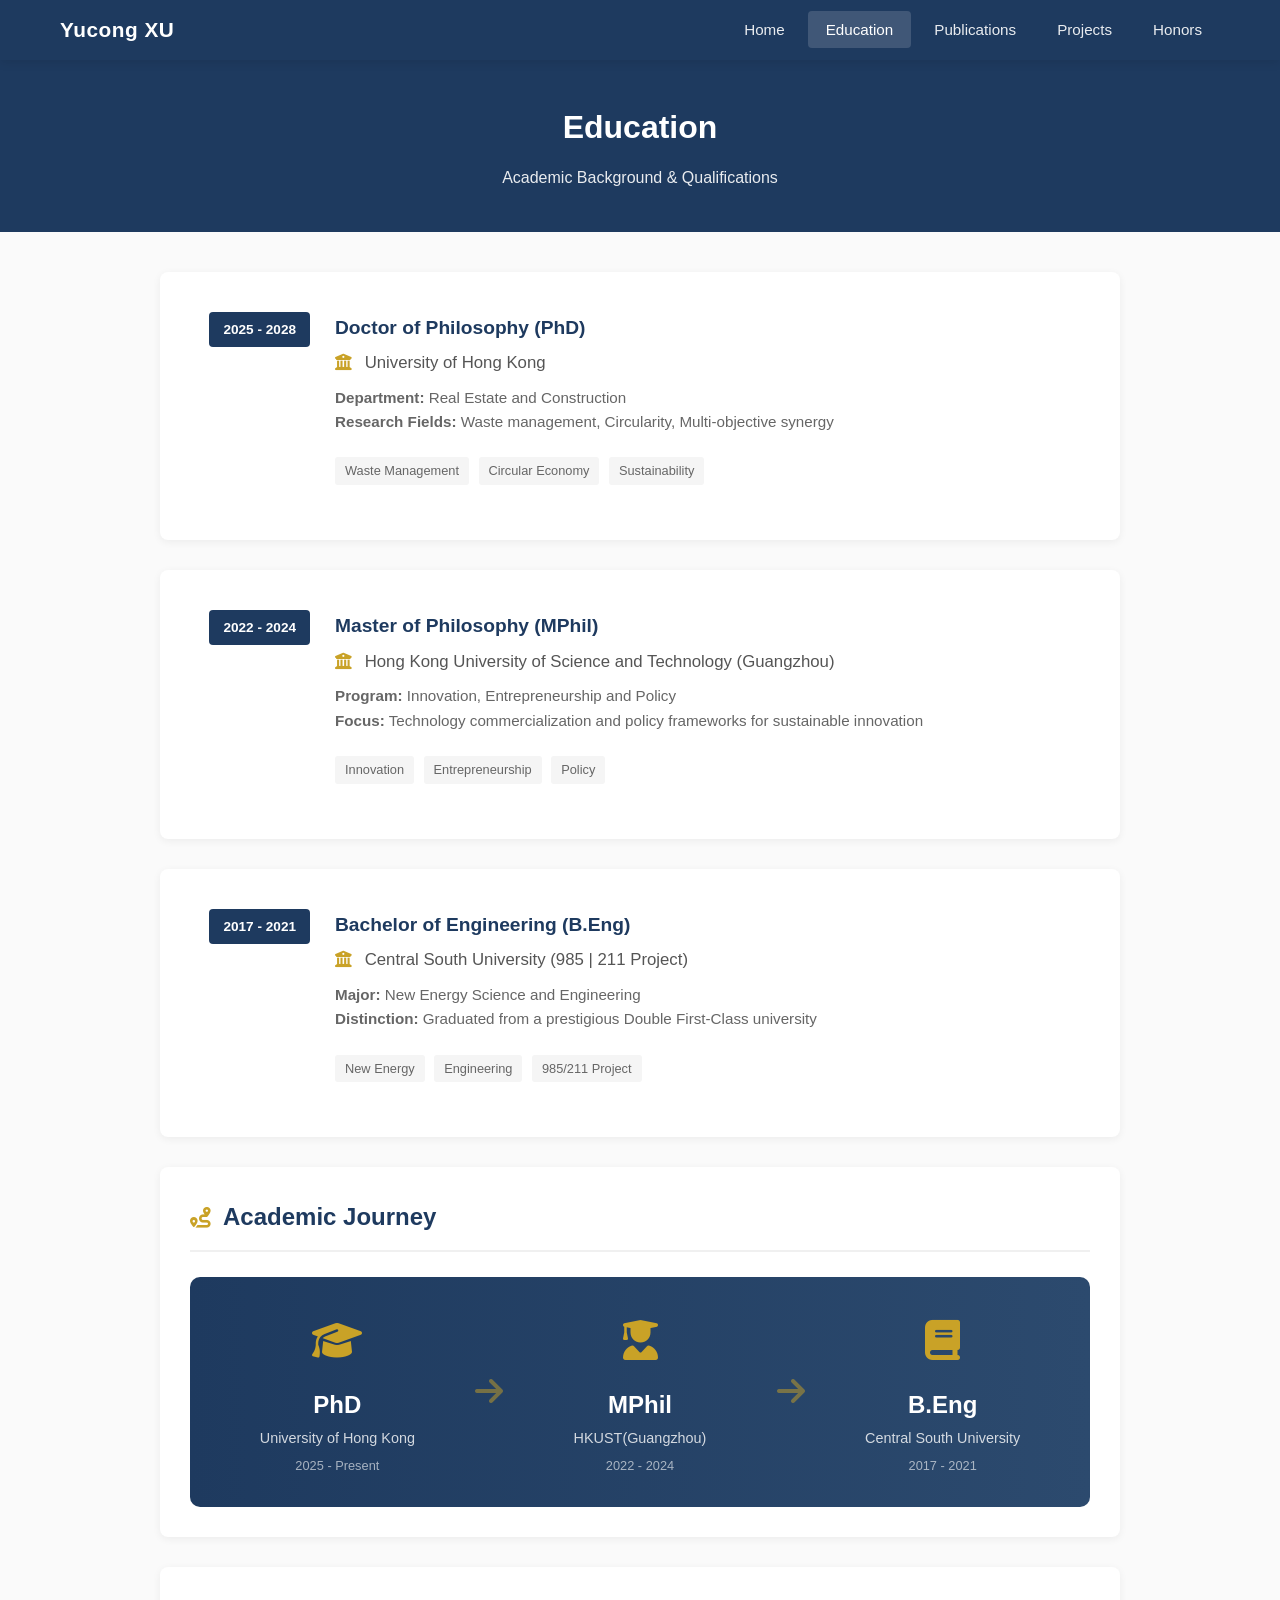
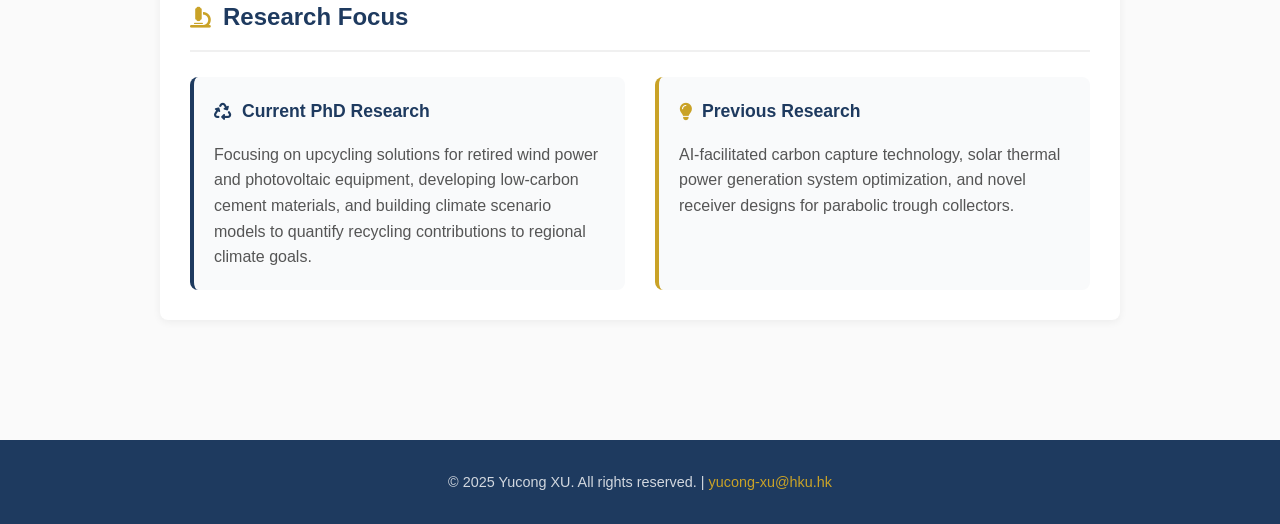
==== education.html @ 5e7a5217 "Add files via upload" ====
<!DOCTYPE html>
<html lang="en">
<head>
    <meta charset="UTF-8">
    <meta name="viewport" content="width=device-width, initial-scale=1.0">
    <title>Education - Yucong XU</title>
    <link rel="stylesheet" href="css/style.css">
    <link rel="stylesheet" href="https://cdnjs.cloudflare.com/ajax/libs/font-awesome/6.4.0/css/all.min.css">
</head>
<body>
    <!-- Navigation -->
    <nav class="navbar">
        <div class="nav-container">
            <div class="nav-brand">Yucong XU</div>
            <button class="nav-toggle" onclick="toggleMenu()">
                <i class="fas fa-bars"></i>
            </button>
            <ul class="nav-menu" id="navMenu">
                <li><a href="index.html">Home</a></li>
                <li><a href="education.html" class="active">Education</a></li>
                <li><a href="publications.html">Publications</a></li>
                <li><a href="projects.html">Projects</a></li>
                <li><a href="honors.html">Honors</a></li>
            </ul>
        </div>
    </nav>

    <!-- Page Header -->
    <header style="background-color: #1e3a5f; color: #fff; padding: 40px 20px; text-align: center;">
        <h1 style="font-size: 2rem; margin-bottom: 10px;">Education</h1>
        <p style="opacity: 0.9;">Academic Background & Qualifications</p>
    </header>

    <!-- Main Content -->
    <main class="container">
        <!-- PhD -->
        <section class="section">
            <div class="edu-card" style="border-bottom: none; padding-top: 10px;">
                <div class="edu-timeline">
                    <span class="edu-year">2025 - 2028</span>
                </div>
                <div class="edu-content">
                    <h3 class="edu-degree">Doctor of Philosophy (PhD)</h3>
                    <p class="edu-school">
                        <i class="fas fa-university" style="color: #c9a227; margin-right: 8px;"></i>
                        University of Hong Kong
                    </p>
                    <p class="edu-detail">
                        <strong>Department:</strong> Real Estate and Construction<br>
                        <strong>Research Fields:</strong> Waste management, Circularity, Multi-objective synergy
                    </p>
                    <div style="margin-top: 15px;">
                        <span class="edu-tag">Waste Management</span>
                        <span class="edu-tag">Circular Economy</span>
                        <span class="edu-tag">Sustainability</span>
                    </div>
                </div>
            </div>
        </section>

        <!-- MPhil -->
        <section class="section">
            <div class="edu-card" style="border-bottom: none; padding-top: 10px;">
                <div class="edu-timeline">
                    <span class="edu-year">2022 - 2024</span>
                </div>
                <div class="edu-content">
                    <h3 class="edu-degree">Master of Philosophy (MPhil)</h3>
                    <p class="edu-school">
                        <i class="fas fa-university" style="color: #c9a227; margin-right: 8px;"></i>
                        Hong Kong University of Science and Technology (Guangzhou)
                    </p>
                    <p class="edu-detail">
                        <strong>Program:</strong> Innovation, Entrepreneurship and Policy<br>
                        <strong>Focus:</strong> Technology commercialization and policy frameworks for sustainable innovation
                    </p>
                    <div style="margin-top: 15px;">
                        <span class="edu-tag">Innovation</span>
                        <span class="edu-tag">Entrepreneurship</span>
                        <span class="edu-tag">Policy</span>
                    </div>
                </div>
            </div>
        </section>

        <!-- Bachelor -->
        <section class="section">
            <div class="edu-card" style="border-bottom: none; padding-top: 10px;">
                <div class="edu-timeline">
                    <span class="edu-year">2017 - 2021</span>
                </div>
                <div class="edu-content">
                    <h3 class="edu-degree">Bachelor of Engineering (B.Eng)</h3>
                    <p class="edu-school">
                        <i class="fas fa-university" style="color: #c9a227; margin-right: 8px;"></i>
                        Central South University (985 | 211 Project)
                    </p>
                    <p class="edu-detail">
                        <strong>Major:</strong> New Energy Science and Engineering<br>
                        <strong>Distinction:</strong> Graduated from a prestigious Double First-Class university
                    </p>
                    <div style="margin-top: 15px;">
                        <span class="edu-tag">New Energy</span>
                        <span class="edu-tag">Engineering</span>
                        <span class="edu-tag">985/211 Project</span>
                    </div>
                </div>
            </div>
        </section>

        <!-- Academic Timeline Summary -->
        <section class="section">
            <h3 class="section-title">
                <span class="section-icon"><i class="fas fa-route"></i></span>
                Academic Journey
            </h3>
            <div style="background: linear-gradient(to right, #1e3a5f, #2c4a6e); padding: 30px; border-radius: 10px; color: #fff;">
                <div style="display: flex; justify-content: space-between; align-items: center; flex-wrap: wrap; gap: 20px;">
                    <div style="text-align: center; flex: 1; min-width: 150px;">
                        <div style="font-size: 2.5rem; color: #c9a227; margin-bottom: 10px;">
                            <i class="fas fa-graduation-cap"></i>
                        </div>
                        <div style="font-size: 1.5rem; font-weight: 600;">PhD</div>
                        <div style="opacity: 0.8; font-size: 0.9rem;">University of Hong Kong</div>
                        <div style="opacity: 0.6; font-size: 0.8rem; margin-top: 5px;">2025 - Present</div>
                    </div>
                    <div style="font-size: 2rem; color: #c9a227; opacity: 0.5;">
                        <i class="fas fa-arrow-right"></i>
                    </div>
                    <div style="text-align: center; flex: 1; min-width: 150px;">
                        <div style="font-size: 2.5rem; color: #c9a227; margin-bottom: 10px;">
                            <i class="fas fa-user-graduate"></i>
                        </div>
                        <div style="font-size: 1.5rem; font-weight: 600;">MPhil</div>
                        <div style="opacity: 0.8; font-size: 0.9rem;">HKUST(Guangzhou)</div>
                        <div style="opacity: 0.6; font-size: 0.8rem; margin-top: 5px;">2022 - 2024</div>
                    </div>
                    <div style="font-size: 2rem; color: #c9a227; opacity: 0.5;">
                        <i class="fas fa-arrow-right"></i>
                    </div>
                    <div style="text-align: center; flex: 1; min-width: 150px;">
                        <div style="font-size: 2.5rem; color: #c9a227; margin-bottom: 10px;">
                            <i class="fas fa-book"></i>
                        </div>
                        <div style="font-size: 1.5rem; font-weight: 600;">B.Eng</div>
                        <div style="opacity: 0.8; font-size: 0.9rem;">Central South University</div>
                        <div style="opacity: 0.6; font-size: 0.8rem; margin-top: 5px;">2017 - 2021</div>
                    </div>
                </div>
            </div>
        </section>

        <!-- Research Focus -->
        <section class="section">
            <h3 class="section-title">
                <span class="section-icon"><i class="fas fa-microscope"></i></span>
                Research Focus
            </h3>
            <div class="skills-grid">
                <div class="skill-category" style="border-left: 4px solid #1e3a5f;">
                    <h4><i class="fas fa-recycle" style="color: #1e3a5f;"></i> Current PhD Research</h4>
                    <p style="color: #555; line-height: 1.6;">
                        Focusing on upcycling solutions for retired wind power and photovoltaic equipment,
                        developing low-carbon cement materials, and building climate scenario models to quantify
                        recycling contributions to regional climate goals.
                    </p>
                </div>
                <div class="skill-category" style="border-left: 4px solid #c9a227;">
                    <h4><i class="fas fa-lightbulb" style="color: #c9a227;"></i> Previous Research</h4>
                    <p style="color: #555; line-height: 1.6;">
                        AI-facilitated carbon capture technology, solar thermal power generation system optimization,
                        and novel receiver designs for parabolic trough collectors.
                    </p>
                </div>
            </div>
        </section>
    </main>

    <!-- Footer -->
    <footer class="footer">
        <p>&copy; 2025 Yucong XU. All rights reserved. |
        <a href="mailto:yucong-xu@hku.hk">yucong-xu@hku.hk</a></p>
    </footer>

    <script src="js/nav.js"></script>
</body>
</html>
---- css/style.css ----
/**
 * Yucong XU - Personal Academic Website
 * Deep Blue Academic Theme
 *
 * Color Scheme:
 * - Primary: #1e3a5f (Deep Blue) - headers, nav, links
 * - Secondary: #f5f5f5 (Light Gray) - backgrounds
 * - Text: #333333 (Dark Gray) - body text
 * - Accent: #c9a227 (Gold) - highlights, badges
 * - Border: #e0e0e0 (Light Border)
 */

/* ========== Reset & Base Styles ========== */
* {
    margin: 0;
    padding: 0;
    box-sizing: border-box;
}

html {
    scroll-behavior: smooth;
}

body {
    font-family: 'Segoe UI', 'Helvetica Neue', Arial, sans-serif;
    font-size: 16px;
    line-height: 1.7;
    color: #333333;
    background-color: #fafafa;
}

a {
    color: #1e3a5f;
    text-decoration: none;
    transition: color 0.3s ease;
}

a:hover {
    color: #c9a227;
}

/* ========== Navigation ========== */
.navbar {
    background-color: #1e3a5f;
    padding: 0;
    position: sticky;
    top: 0;
    z-index: 1000;
    box-shadow: 0 2px 10px rgba(0,0,0,0.1);
}

.nav-container {
    max-width: 1200px;
    margin: 0 auto;
    padding: 0 20px;
    display: flex;
    justify-content: space-between;
    align-items: center;
    height: 60px;
}

.nav-brand {
    color: #fff;
    font-size: 1.3rem;
    font-weight: 600;
    letter-spacing: 0.5px;
}

.nav-menu {
    display: flex;
    list-style: none;
    gap: 5px;
}

.nav-menu a {
    color: rgba(255,255,255,0.9);
    padding: 10px 18px;
    border-radius: 4px;
    font-size: 0.95rem;
    font-weight: 500;
    transition: all 0.3s ease;
}

.nav-menu a:hover,
.nav-menu a.active {
    color: #fff;
    background-color: rgba(255,255,255,0.15);
}

/* Mobile menu button */
.nav-toggle {
    display: none;
    background: none;
    border: none;
    color: #fff;
    font-size: 1.5rem;
    cursor: pointer;
    padding: 5px 10px;
}

/* ========== Main Container ========== */
.container {
    max-width: 1000px;
    margin: 0 auto;
    padding: 40px 20px;
}

/* ========== Header Section ========== */
.header-section {
    background: linear-gradient(135deg, #1e3a5f 0%, #2c4a6e 100%);
    color: #fff;
    padding: 60px 20px;
    text-align: center;
}

.header-content {
    max-width: 800px;
    margin: 0 auto;
}

.header-name {
    font-size: 2.8rem;
    font-weight: 700;
    margin-bottom: 10px;
    letter-spacing: 1px;
}

.header-chinese {
    font-size: 1.4rem;
    font-weight: 400;
    opacity: 0.9;
    margin-bottom: 20px;
}

.header-contact {
    display: flex;
    justify-content: center;
    flex-wrap: wrap;
    gap: 20px;
    margin-bottom: 15px;
    font-size: 0.95rem;
}

.header-contact span {
    display: flex;
    align-items: center;
    gap: 8px;
}

.header-contact i {
    color: #c9a227;
}

.header-badge {
    display: inline-block;
    background-color: #c9a227;
    color: #1e3a5f;
    padding: 6px 16px;
    border-radius: 20px;
    font-size: 0.85rem;
    font-weight: 600;
    margin-top: 10px;
}

.header-links {
    margin-top: 20px;
}

.header-links a {
    color: #fff;
    background-color: rgba(255,255,255,0.15);
    padding: 8px 20px;
    border-radius: 4px;
    margin: 0 5px;
    font-size: 0.9rem;
    transition: all 0.3s ease;
}

.header-links a:hover {
    background-color: #c9a227;
    color: #1e3a5f;
}

/* ========== Page Title ========== */
.page-title {
    font-size: 2rem;
    color: #1e3a5f;
    margin-bottom: 10px;
    padding-bottom: 15px;
    border-bottom: 3px solid #c9a227;
    display: inline-block;
}

.page-subtitle {
    color: #666;
    font-size: 1rem;
    margin-bottom: 30px;
}

/* ========== Section Styles ========== */
.section {
    background-color: #fff;
    border-radius: 8px;
    padding: 30px;
    margin-bottom: 30px;
    box-shadow: 0 2px 8px rgba(0,0,0,0.06);
}

.section-title {
    font-size: 1.5rem;
    color: #1e3a5f;
    margin-bottom: 25px;
    padding-bottom: 12px;
    border-bottom: 2px solid #f0f0f0;
    display: flex;
    align-items: center;
    gap: 12px;
}

.section-icon {
    color: #c9a227;
    font-size: 1.3rem;
}

/* ========== Education Cards ========== */
.edu-card {
    display: flex;
    gap: 25px;
    padding: 25px 0;
    border-bottom: 1px solid #f0f0f0;
}

.edu-card:last-child {
    border-bottom: none;
}

.edu-timeline {
    min-width: 120px;
    text-align: right;
}

.edu-year {
    background-color: #1e3a5f;
    color: #fff;
    padding: 6px 14px;
    border-radius: 4px;
    font-size: 0.85rem;
    font-weight: 600;
    display: inline-block;
}

.edu-content {
    flex: 1;
}

.edu-degree {
    font-size: 1.2rem;
    font-weight: 600;
    color: #1e3a5f;
    margin-bottom: 5px;
}

.edu-school {
    font-size: 1.05rem;
    color: #555;
    margin-bottom: 8px;
}

.edu-detail {
    font-size: 0.95rem;
    color: #666;
    line-height: 1.6;
}

.edu-tag {
    display: inline-block;
    background-color: #f5f5f5;
    color: #666;
    padding: 3px 10px;
    border-radius: 3px;
    font-size: 0.8rem;
    margin-top: 8px;
    margin-right: 5px;
}

/* ========== Publication Cards ========== */
.pub-card {
    padding: 25px;
    margin-bottom: 20px;
    background-color: #f9fafb;
    border-left: 4px solid #1e3a5f;
    border-radius: 0 8px 8px 0;
    transition: all 0.3s ease;
}

.pub-card:hover {
    background-color: #f0f4f8;
    transform: translateX(5px);
}

.pub-type {
    display: inline-block;
    background-color: #c9a227;
    color: #fff;
    padding: 3px 12px;
    border-radius: 3px;
    font-size: 0.75rem;
    font-weight: 600;
    text-transform: uppercase;
    margin-bottom: 10px;
}

.pub-type.journal {
    background-color: #1e3a5f;
}

.pub-type.patent {
    background-color: #28a745;
}

.pub-title {
    font-size: 1.1rem;
    font-weight: 600;
    color: #333;
    margin-bottom: 10px;
    line-height: 1.5;
}

.pub-authors {
    color: #555;
    font-size: 0.95rem;
    margin-bottom: 8px;
}

.pub-authors .highlight {
    color: #1e3a5f;
    font-weight: 600;
}

.pub-journal {
    color: #666;
    font-size: 0.9rem;
    font-style: italic;
}

.pub-if {
    display: inline-block;
    background-color: #dc3545;
    color: #fff;
    padding: 2px 8px;
    border-radius: 3px;
    font-size: 0.75rem;
    font-weight: 600;
    margin-left: 10px;
}

/* ========== Project Cards ========== */
.proj-card {
    padding: 25px 0;
    border-bottom: 1px solid #f0f0f0;
}

.proj-card:last-child {
    border-bottom: none;
}

.proj-header {
    display: flex;
    justify-content: space-between;
    align-items: flex-start;
    margin-bottom: 15px;
    flex-wrap: wrap;
    gap: 10px;
}

.proj-title {
    font-size: 1.2rem;
    font-weight: 600;
    color: #1e3a5f;
    flex: 1;
}

.proj-time {
    background-color: #f5f5f5;
    color: #666;
    padding: 4px 12px;
    border-radius: 4px;
    font-size: 0.85rem;
    font-weight: 500;
}

.proj-desc ul {
    list-style: none;
    padding-left: 0;
}

.proj-desc li {
    padding: 8px 0 8px 25px;
    position: relative;
    color: #555;
    line-height: 1.6;
}

.proj-desc li::before {
    content: "▸";
    position: absolute;
    left: 0;
    color: #c9a227;
    font-weight: bold;
}

/* ========== Honors List ========== */
.honors-grid {
    display: grid;
    grid-template-columns: repeat(auto-fill, minmax(300px, 1fr));
    gap: 15px;
}

.honor-item {
    display: flex;
    align-items: flex-start;
    gap: 15px;
    padding: 20px;
    background-color: #f9fafb;
    border-radius: 8px;
    transition: all 0.3s ease;
}

.honor-item:hover {
    background-color: #f0f4f8;
    transform: translateY(-2px);
}

.honor-icon {
    font-size: 1.5rem;
    color: #c9a227;
    min-width: 30px;
    text-align: center;
}

.honor-text {
    flex: 1;
    color: #444;
    font-size: 0.95rem;
    line-height: 1.5;
}

/* ========== Skills Section ========== */
.skills-grid {
    display: grid;
    grid-template-columns: repeat(auto-fit, minmax(250px, 1fr));
    gap: 30px;
}

.skill-category {
    padding: 20px;
    background-color: #f9fafb;
    border-radius: 8px;
}

.skill-category h4 {
    color: #1e3a5f;
    margin-bottom: 15px;
    font-size: 1.1rem;
    display: flex;
    align-items: center;
    gap: 10px;
}

.skill-category ul {
    list-style: none;
    padding: 0;
}

.skill-category li {
    padding: 6px 0;
    color: #555;
    font-size: 0.95rem;
}

/* ========== Home Page Specific ========== */
.intro-section {
    text-align: center;
    padding: 40px 20px;
}

.intro-text {
    font-size: 1.1rem;
    color: #555;
    line-height: 1.8;
    max-width: 700px;
    margin: 0 auto 30px;
}

.quick-links {
    display: flex;
    justify-content: center;
    flex-wrap: wrap;
    gap: 15px;
    margin-top: 30px;
}

.quick-link {
    display: flex;
    align-items: center;
    gap: 10px;
    padding: 15px 25px;
    background-color: #1e3a5f;
    color: #fff;
    border-radius: 8px;
    font-weight: 500;
    transition: all 0.3s ease;
}

.quick-link:hover {
    background-color: #c9a227;
    color: #1e3a5f;
    transform: translateY(-3px);
}

/* ========== Footer ========== */
.footer {
    background-color: #1e3a5f;
    color: rgba(255,255,255,0.8);
    text-align: center;
    padding: 30px 20px;
    margin-top: 50px;
}

.footer p {
    font-size: 0.9rem;
}

.footer a {
    color: #c9a227;
}

/* ========== Responsive Design ========== */
@media (max-width: 768px) {
    .nav-toggle {
        display: block;
    }

    .nav-menu {
        display: none;
        position: absolute;
        top: 60px;
        left: 0;
        right: 0;
        background-color: #1e3a5f;
        flex-direction: column;
        padding: 10px;
    }

    .nav-menu.active {
        display: flex;
    }

    .nav-menu a {
        padding: 12px 20px;
        border-radius: 4px;
    }

    .header-name {
        font-size: 2rem;
    }

    .header-chinese {
        font-size: 1.1rem;
    }

    .header-contact {
        flex-direction: column;
        gap: 10px;
    }

    .edu-card {
        flex-direction: column;
        gap: 15px;
    }

    .edu-timeline {
        text-align: left;
    }

    .proj-header {
        flex-direction: column;
    }

    .honors-grid {
        grid-template-columns: 1fr;
    }

    .container {
        padding: 20px 15px;
    }

    .section {
        padding: 20px;
    }
}

/* ========== Print Styles ========== */
@media print {
    .navbar,
    .footer,
    .quick-links {
        display: none;
    }

    body {
        background-color: #fff;
    }

    .section {
        box-shadow: none;
        border: 1px solid #ddd;
        break-inside: avoid;
    }

    .header-section {
        background: #1e3a5f !important;
        -webkit-print-color-adjust: exact;
        print-color-adjust: exact;
    }

    a {
        text-decoration: none;
        color: #333;
    }

    .edu-year,
    .pub-type,
    .pub-if {
        -webkit-print-color-adjust: exact;
        print-color-adjust: exact;
    }
}
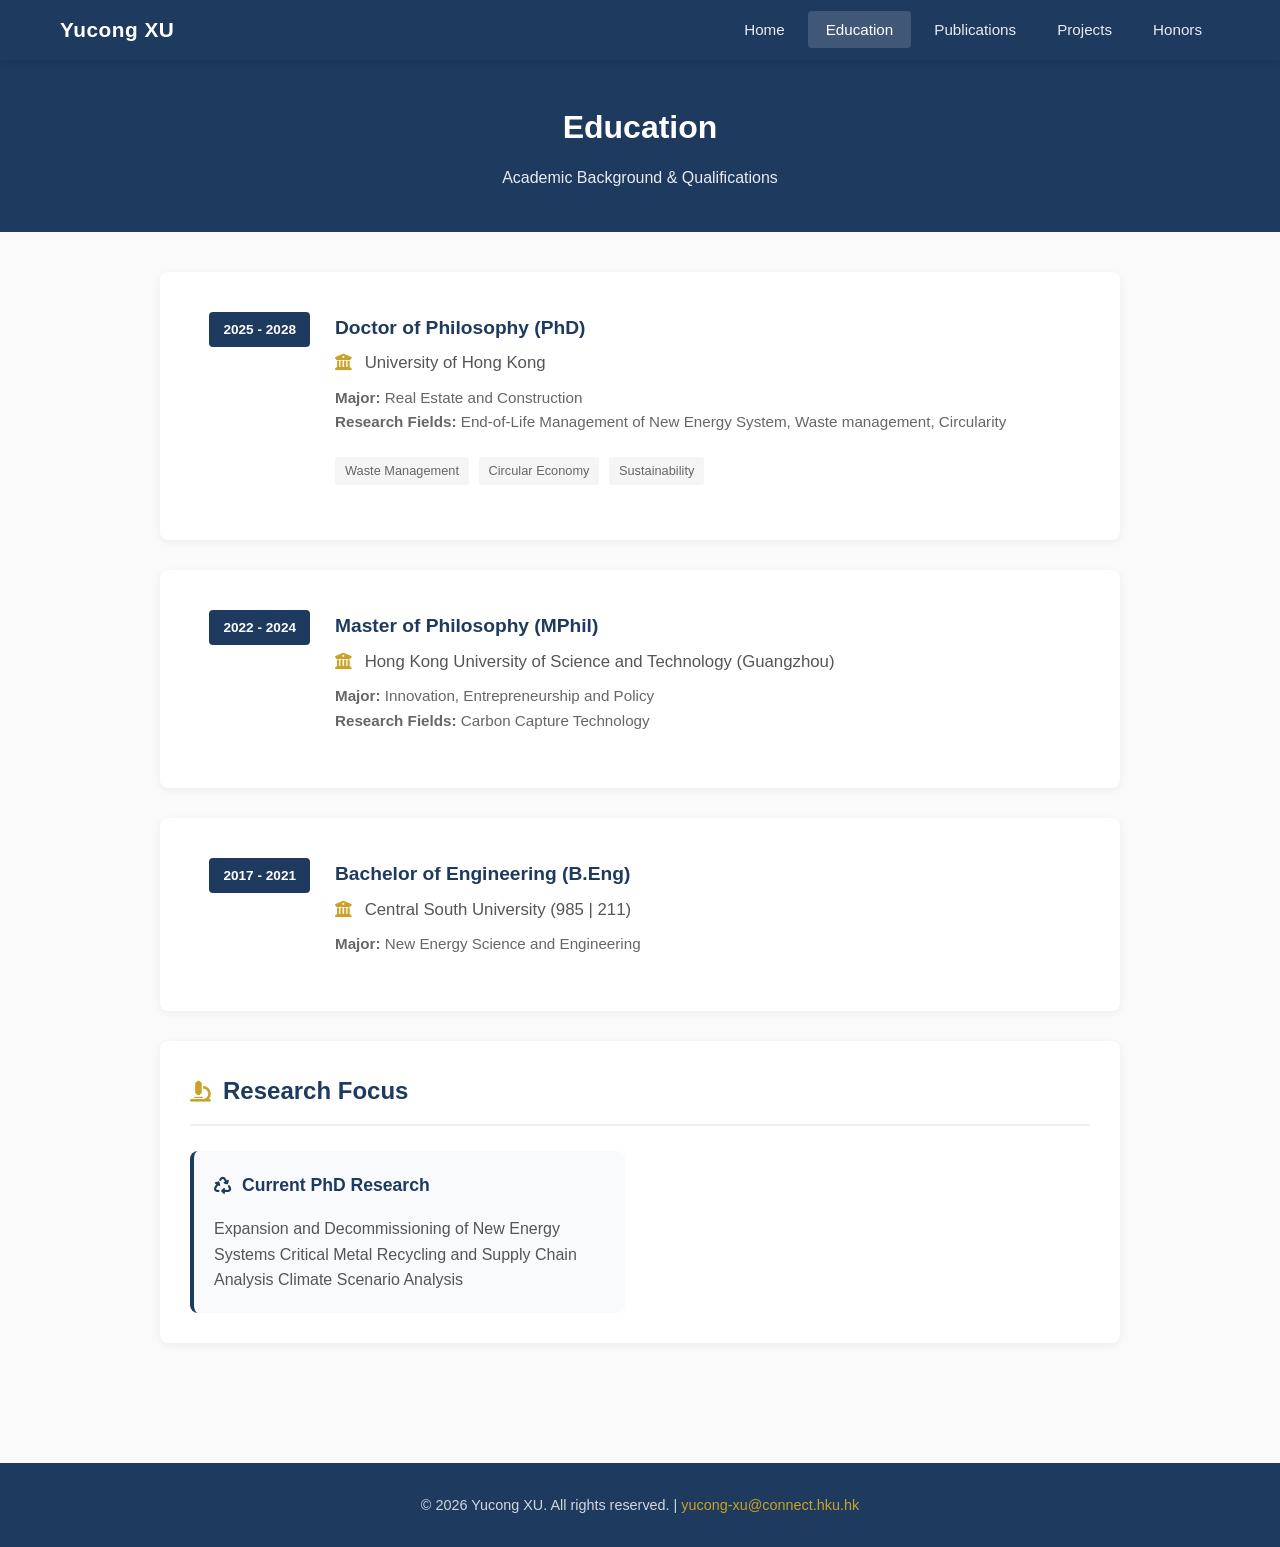
==== commit e3674dcd: "Update education.html" ====
--- a/education.html
+++ b/education.html
@@ -46,8 +46,8 @@
                         University of Hong Kong
                     </p>
                     <p class="edu-detail">
-                        <strong>Department:</strong> Real Estate and Construction<br>
-                        <strong>Research Fields:</strong> Waste management, Circularity, Multi-objective synergy
+                        <strong>Major:</strong> Real Estate and Construction<br>
+                        <strong>Research Fields:</strong> End-of-Life Management of New Energy System, Waste management, Circularity
                     </p>
                     <div style="margin-top: 15px;">
                         <span class="edu-tag">Waste Management</span>
@@ -71,13 +71,10 @@
                         Hong Kong University of Science and Technology (Guangzhou)
                     </p>
                     <p class="edu-detail">
-                        <strong>Program:</strong> Innovation, Entrepreneurship and Policy<br>
-                        <strong>Focus:</strong> Technology commercialization and policy frameworks for sustainable innovation
+                        <strong>Major:</strong> Innovation, Entrepreneurship and Policy<br>
+                        <strong>Research Fields:</strong> Carbon Capture Technology
                     </p>
-                    <div style="margin-top: 15px;">
-                        <span class="edu-tag">Innovation</span>
-                        <span class="edu-tag">Entrepreneurship</span>
-                        <span class="edu-tag">Policy</span>
+        
                     </div>
                 </div>
             </div>
@@ -93,62 +90,18 @@
                     <h3 class="edu-degree">Bachelor of Engineering (B.Eng)</h3>
                     <p class="edu-school">
                         <i class="fas fa-university" style="color: #c9a227; margin-right: 8px;"></i>
-                        Central South University (985 | 211 Project)
+                        Central South University (985 | 211)
                     </p>
                     <p class="edu-detail">
                         <strong>Major:</strong> New Energy Science and Engineering<br>
-                        <strong>Distinction:</strong> Graduated from a prestigious Double First-Class university
+            
                     </p>
-                    <div style="margin-top: 15px;">
-                        <span class="edu-tag">New Energy</span>
-                        <span class="edu-tag">Engineering</span>
-                        <span class="edu-tag">985/211 Project</span>
+                    
                     </div>
                 </div>
             </div>
         </section>
 
-        <!-- Academic Timeline Summary -->
-        <section class="section">
-            <h3 class="section-title">
-                <span class="section-icon"><i class="fas fa-route"></i></span>
-                Academic Journey
-            </h3>
-            <div style="background: linear-gradient(to right, #1e3a5f, #2c4a6e); padding: 30px; border-radius: 10px; color: #fff;">
-                <div style="display: flex; justify-content: space-between; align-items: center; flex-wrap: wrap; gap: 20px;">
-                    <div style="text-align: center; flex: 1; min-width: 150px;">
-                        <div style="font-size: 2.5rem; color: #c9a227; margin-bottom: 10px;">
-                            <i class="fas fa-graduation-cap"></i>
-                        </div>
-                        <div style="font-size: 1.5rem; font-weight: 600;">PhD</div>
-                        <div style="opacity: 0.8; font-size: 0.9rem;">University of Hong Kong</div>
-                        <div style="opacity: 0.6; font-size: 0.8rem; margin-top: 5px;">2025 - Present</div>
-                    </div>
-                    <div style="font-size: 2rem; color: #c9a227; opacity: 0.5;">
-                        <i class="fas fa-arrow-right"></i>
-                    </div>
-                    <div style="text-align: center; flex: 1; min-width: 150px;">
-                        <div style="font-size: 2.5rem; color: #c9a227; margin-bottom: 10px;">
-                            <i class="fas fa-user-graduate"></i>
-                        </div>
-                        <div style="font-size: 1.5rem; font-weight: 600;">MPhil</div>
-                        <div style="opacity: 0.8; font-size: 0.9rem;">HKUST(Guangzhou)</div>
-                        <div style="opacity: 0.6; font-size: 0.8rem; margin-top: 5px;">2022 - 2024</div>
-                    </div>
-                    <div style="font-size: 2rem; color: #c9a227; opacity: 0.5;">
-                        <i class="fas fa-arrow-right"></i>
-                    </div>
-                    <div style="text-align: center; flex: 1; min-width: 150px;">
-                        <div style="font-size: 2.5rem; color: #c9a227; margin-bottom: 10px;">
-                            <i class="fas fa-book"></i>
-                        </div>
-                        <div style="font-size: 1.5rem; font-weight: 600;">B.Eng</div>
-                        <div style="opacity: 0.8; font-size: 0.9rem;">Central South University</div>
-                        <div style="opacity: 0.6; font-size: 0.8rem; margin-top: 5px;">2017 - 2021</div>
-                    </div>
-                </div>
-            </div>
-        </section>
 
         <!-- Research Focus -->
         <section class="section">
@@ -160,16 +113,12 @@
                 <div class="skill-category" style="border-left: 4px solid #1e3a5f;">
                     <h4><i class="fas fa-recycle" style="color: #1e3a5f;"></i> Current PhD Research</h4>
                     <p style="color: #555; line-height: 1.6;">
-                        Focusing on upcycling solutions for retired wind power and photovoltaic equipment,
-                        developing low-carbon cement materials, and building climate scenario models to quantify
-                        recycling contributions to regional climate goals.
+                        Expansion and Decommissioning of New Energy Systems
+                        Critical Metal Recycling and Supply Chain Analysis
+                        Climate Scenario Analysis
                     </p>
                 </div>
-                <div class="skill-category" style="border-left: 4px solid #c9a227;">
-                    <h4><i class="fas fa-lightbulb" style="color: #c9a227;"></i> Previous Research</h4>
-                    <p style="color: #555; line-height: 1.6;">
-                        AI-facilitated carbon capture technology, solar thermal power generation system optimization,
-                        and novel receiver designs for parabolic trough collectors.
+                
                     </p>
                 </div>
             </div>
@@ -178,8 +127,8 @@
 
     <!-- Footer -->
     <footer class="footer">
-        <p>&copy; 2025 Yucong XU. All rights reserved. |
-        <a href="mailto:yucong-xu@hku.hk">yucong-xu@hku.hk</a></p>
+        <p>&copy; 2026 Yucong XU. All rights reserved. |
+        <a href="mailto:yucong-xu@connect.hku.hk">yucong-xu@connect.hku.hk</a></p>
     </footer>
 
     <script src="js/nav.js"></script>
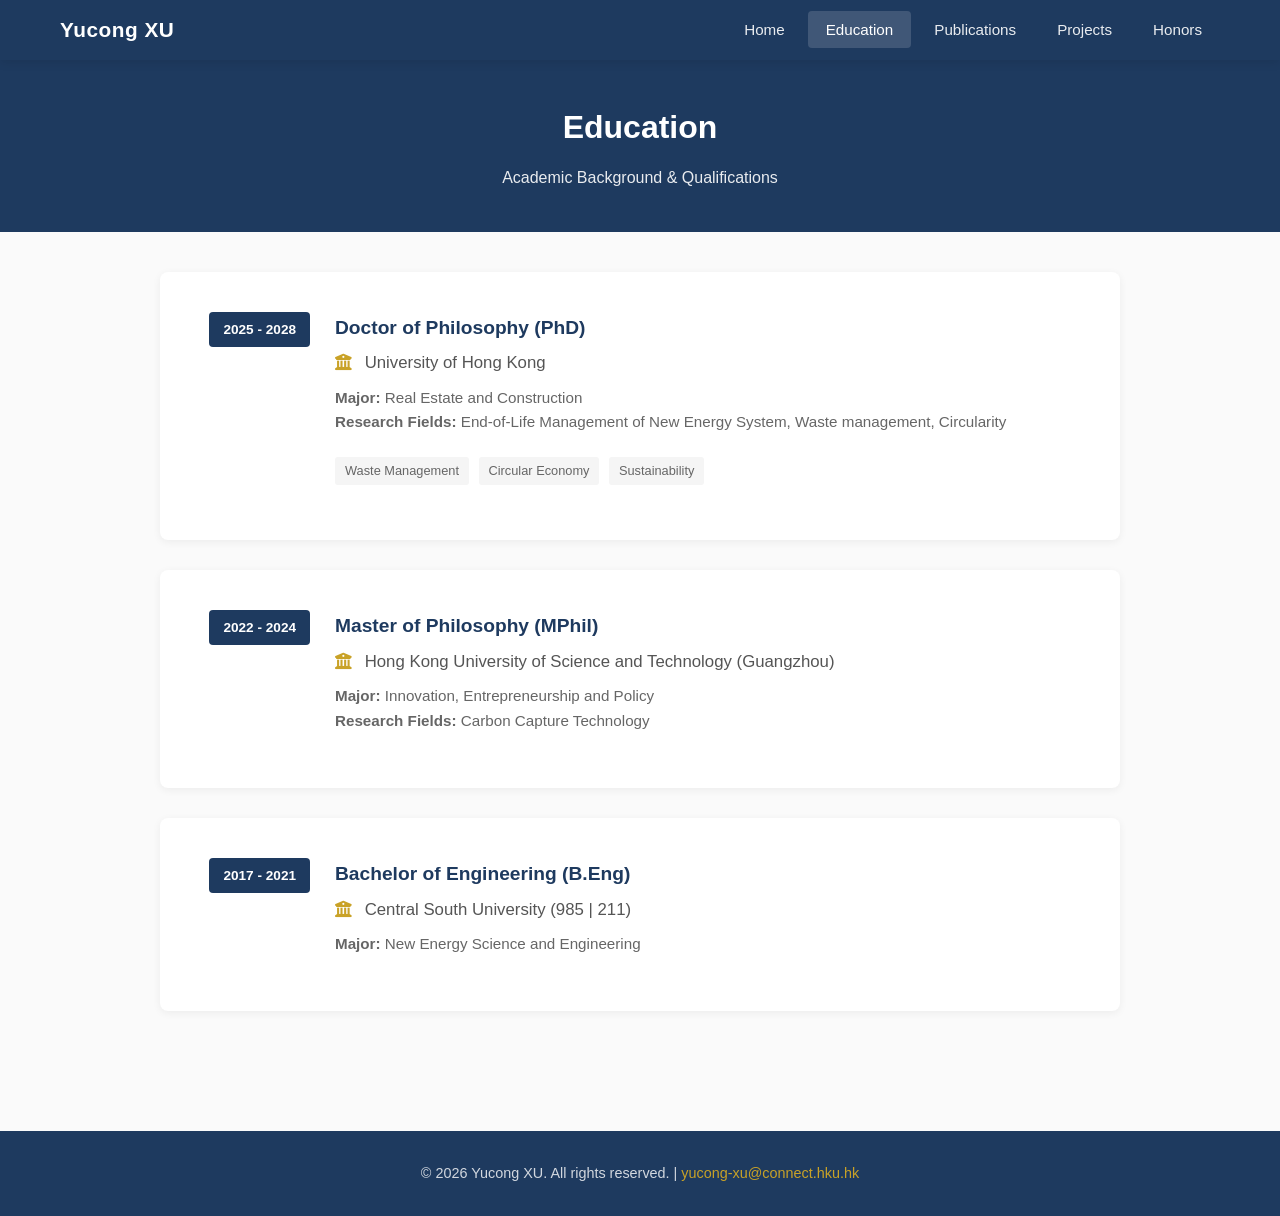
==== commit 7762f9cc: "Update education.html" ====
--- a/education.html
+++ b/education.html
@@ -103,26 +103,6 @@
         </section>
 
 
-        <!-- Research Focus -->
-        <section class="section">
-            <h3 class="section-title">
-                <span class="section-icon"><i class="fas fa-microscope"></i></span>
-                Research Focus
-            </h3>
-            <div class="skills-grid">
-                <div class="skill-category" style="border-left: 4px solid #1e3a5f;">
-                    <h4><i class="fas fa-recycle" style="color: #1e3a5f;"></i> Current PhD Research</h4>
-                    <p style="color: #555; line-height: 1.6;">
-                        Expansion and Decommissioning of New Energy Systems
-                        Critical Metal Recycling and Supply Chain Analysis
-                        Climate Scenario Analysis
-                    </p>
-                </div>
-                
-                    </p>
-                </div>
-            </div>
-        </section>
     </main>
 
     <!-- Footer -->
